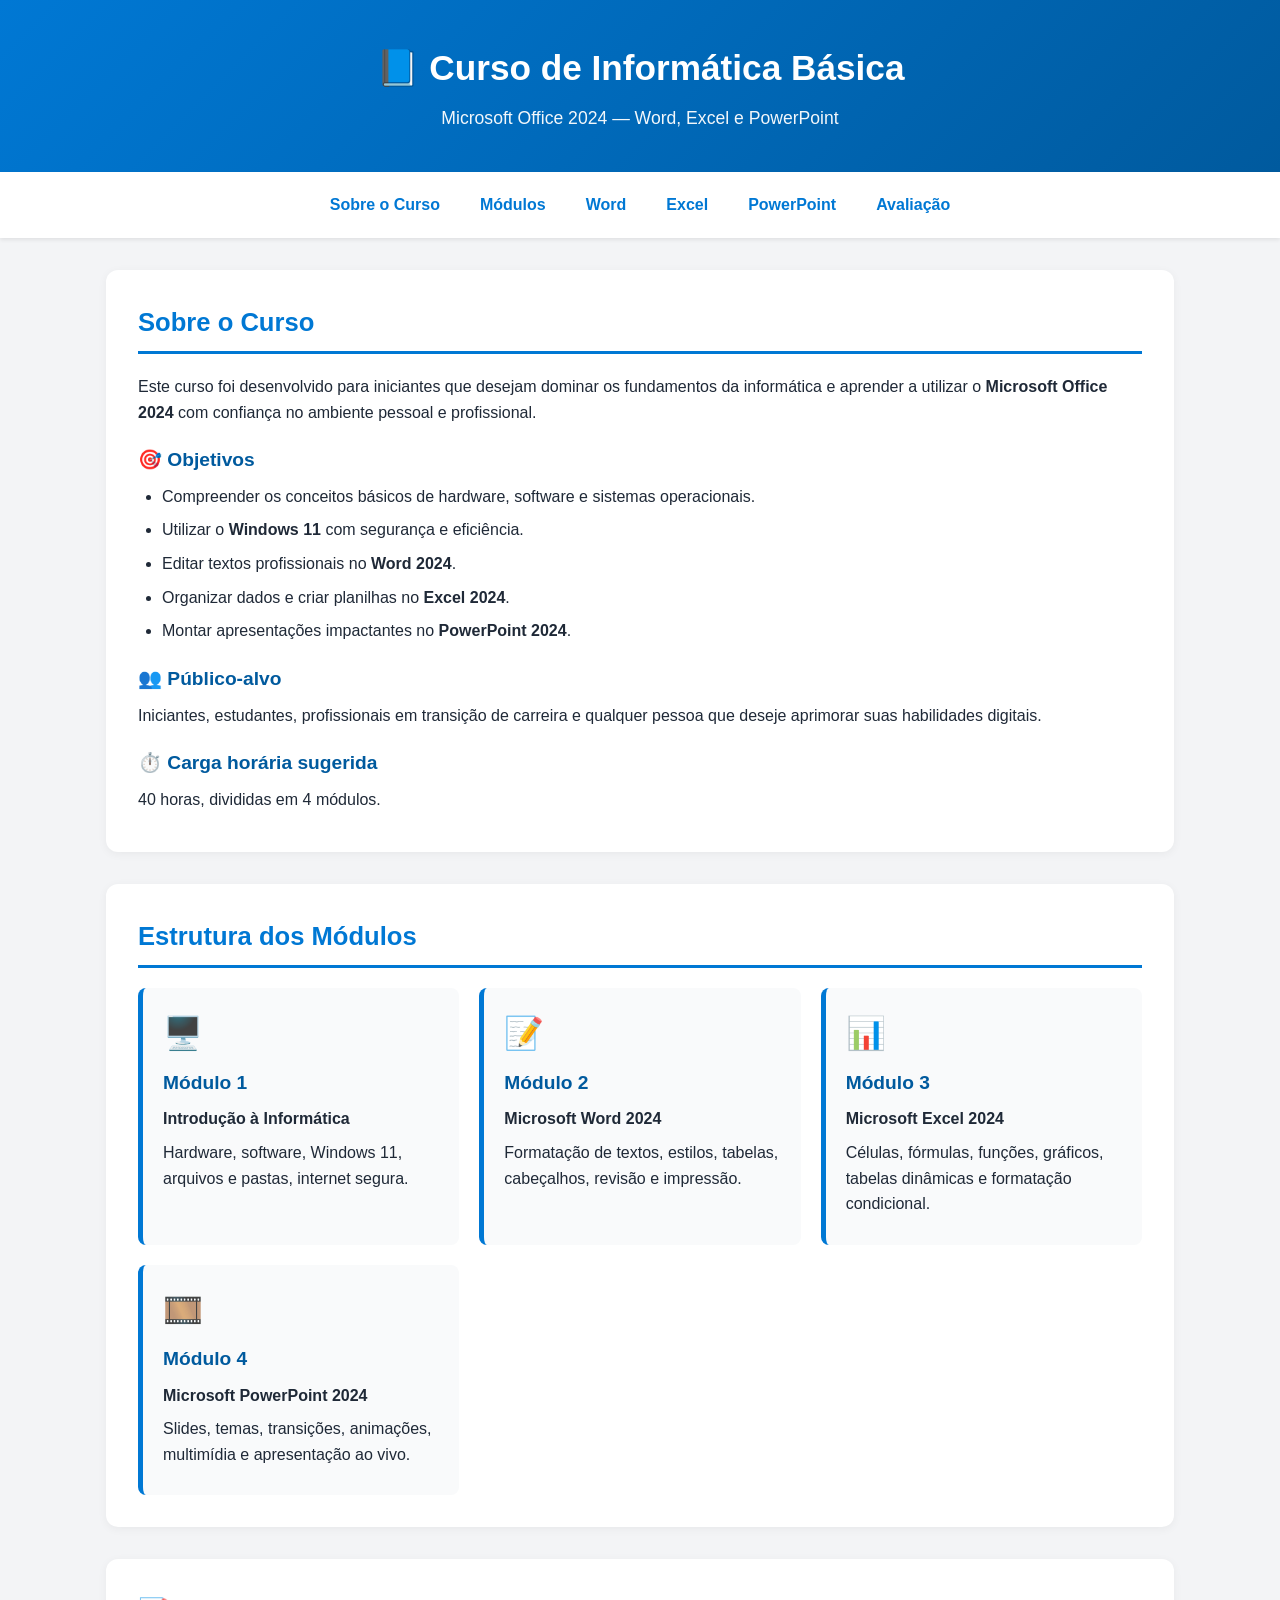
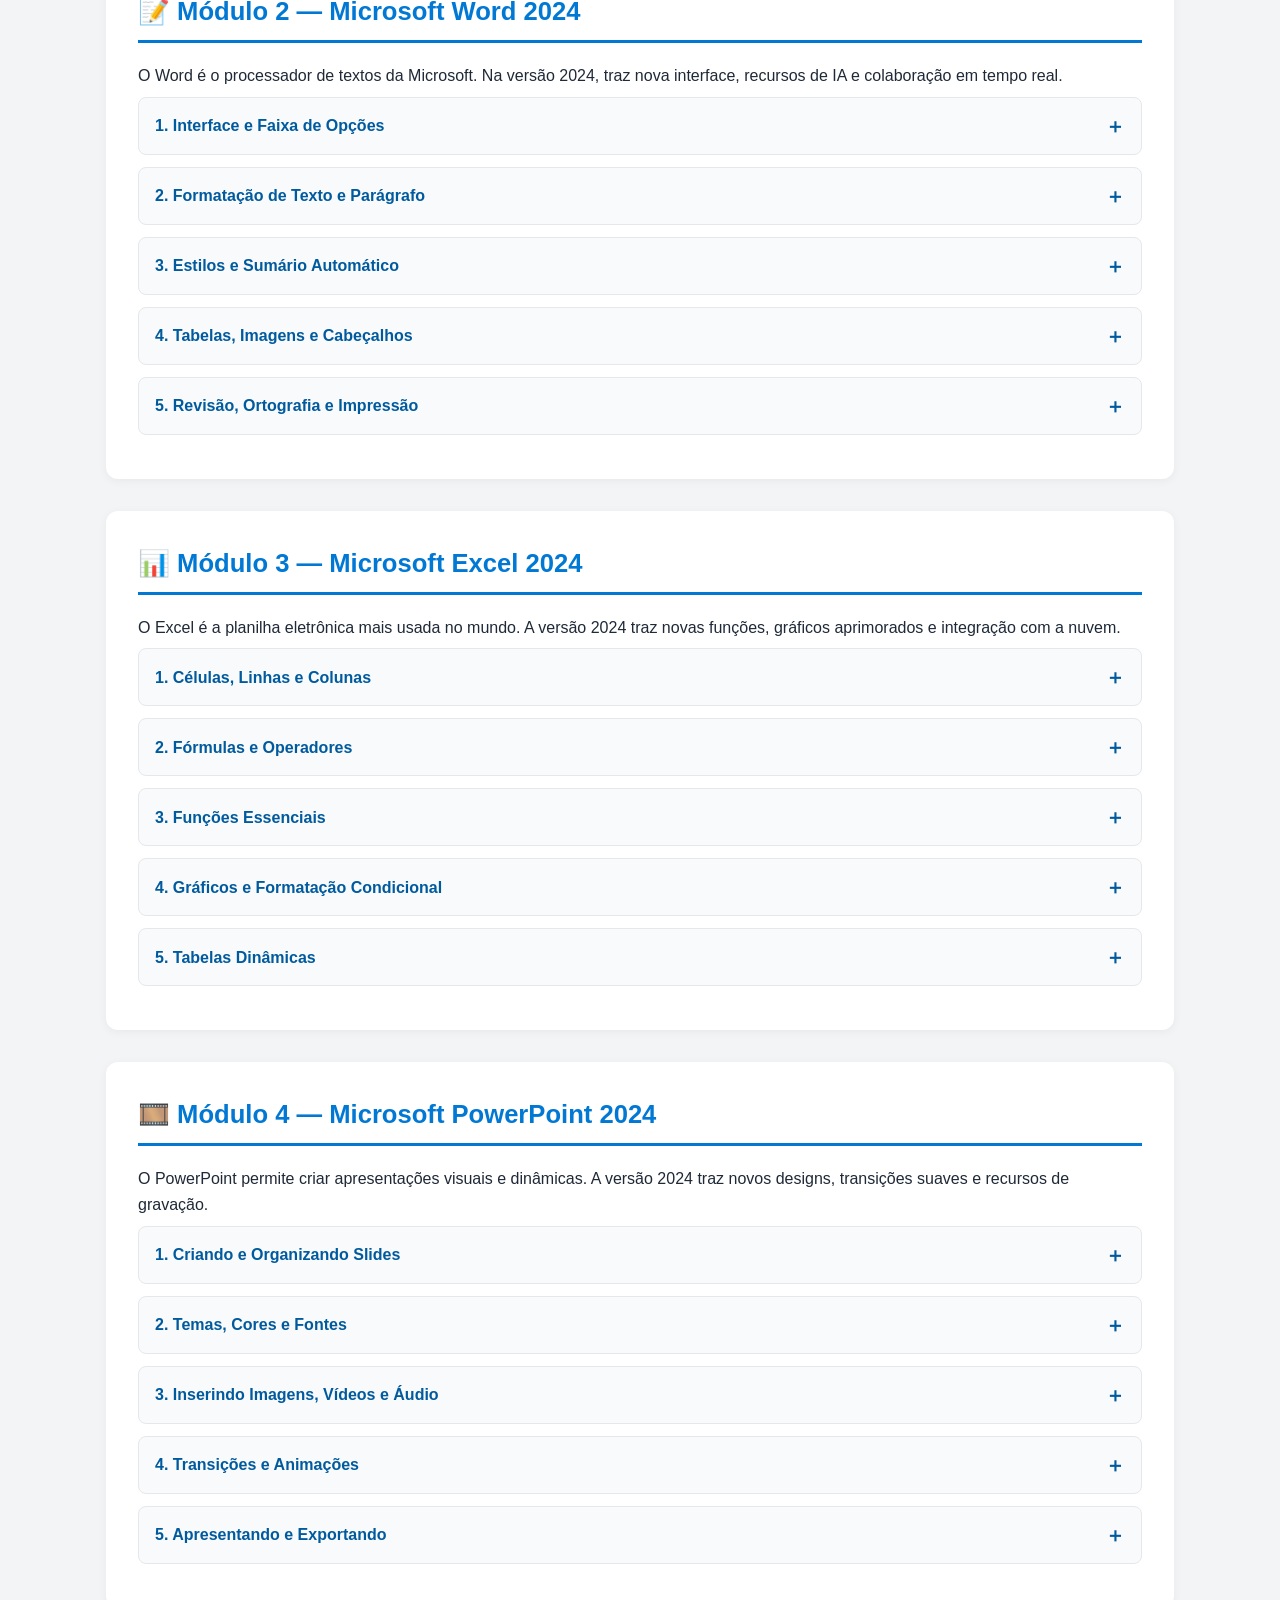
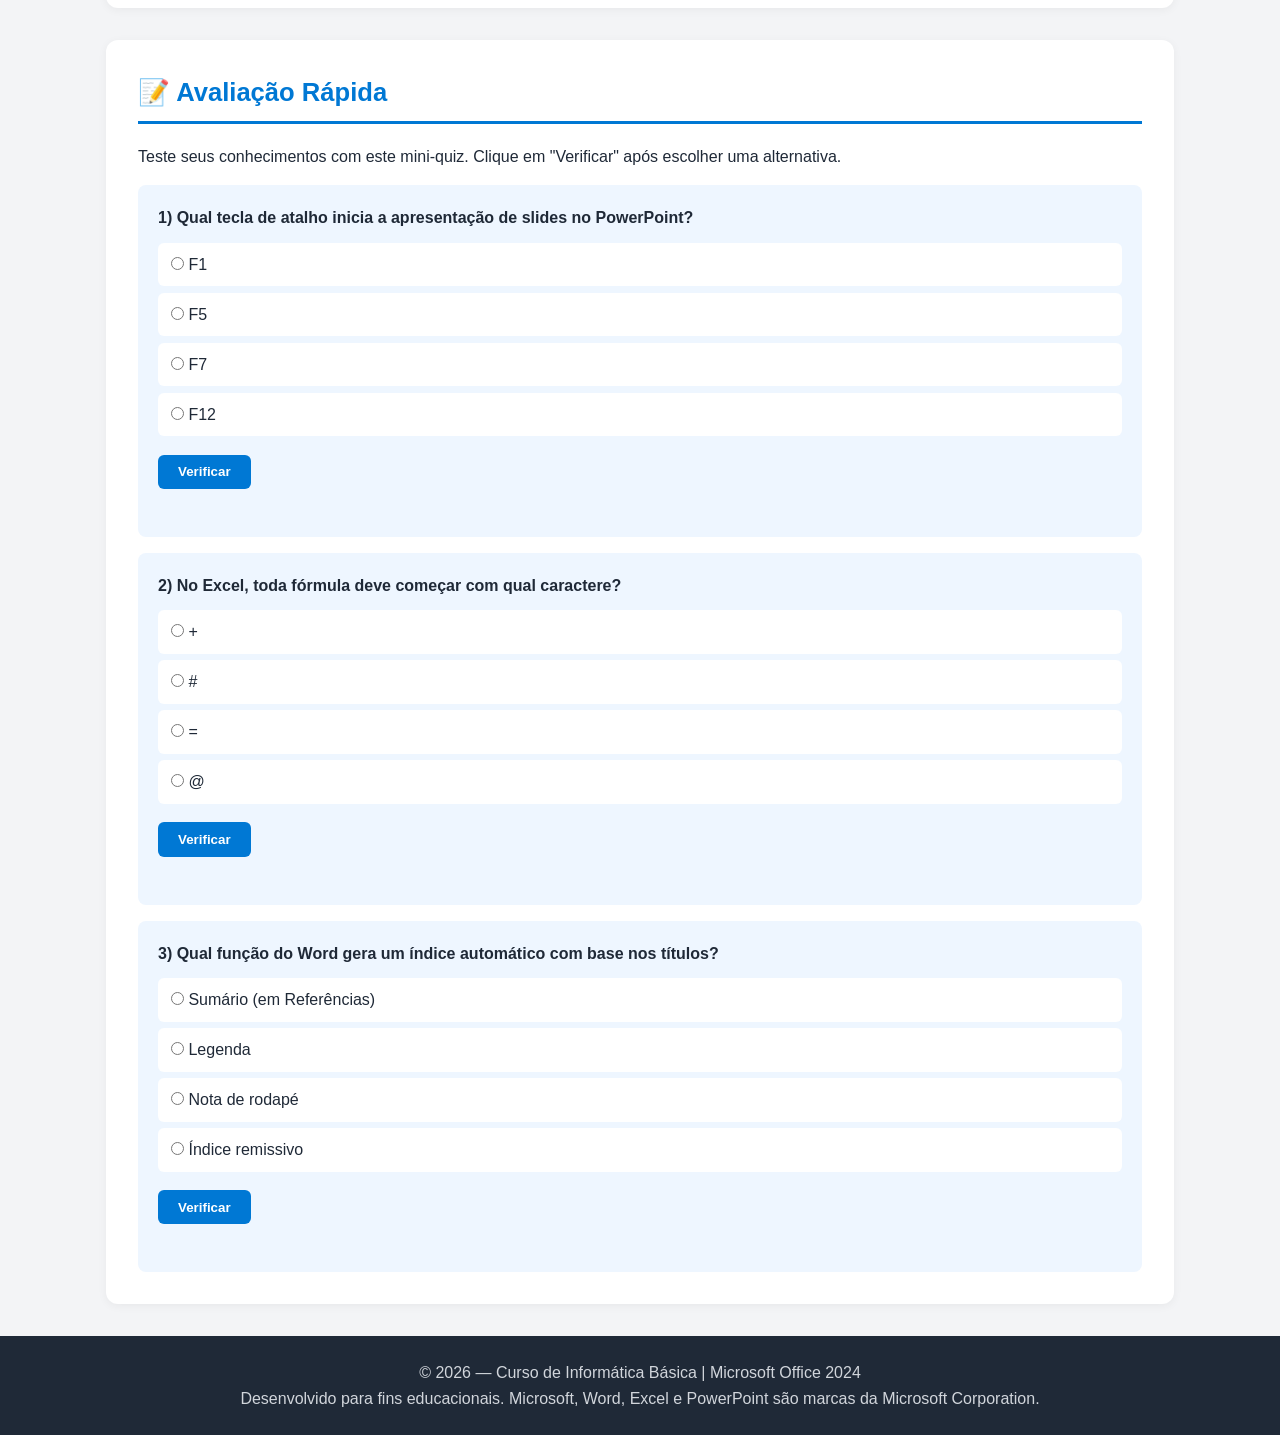
==== index.html @ c9311a12 "Atualizando, removendo o README, incluindo index.html" ====
<!DOCTYPE html>
<html lang="pt-BR">
<head>
  <meta charset="UTF-8" />
  <meta name="viewport" content="width=device-width, initial-scale=1.0" />
  <meta name="description" content="Curso de Informática Básica com ênfase em Microsoft Office 2024: Word, Excel e PowerPoint." />
  <title>Curso de Informática Básica — MS Office 2024</title>
  <style>
    /* ===== Reset e base ===== */
    * { box-sizing: border-box; margin: 0; padding: 0; }
    html { scroll-behavior: smooth; }
    body {
      font-family: 'Segoe UI', Tahoma, Geneva, Verdana, sans-serif;
      line-height: 1.6;
      color: #1f2937;
      background: #f3f4f6;
    }
    a { color: #0078d4; text-decoration: none; }
    a:hover { text-decoration: underline; }
    img { max-width: 100%; display: block; }

    /* ===== Cabeçalho ===== */
    header {
      background: linear-gradient(135deg, #0078d4 0%, #005a9e 100%);
      color: #fff;
      padding: 2.5rem 1rem;
      text-align: center;
      box-shadow: 0 2px 8px rgba(0,0,0,0.15);
    }
    header h1 { font-size: 2.2rem; margin-bottom: 0.5rem; }
    header p { font-size: 1.1rem; opacity: 0.95; }

    /* ===== Navegação ===== */
    nav {
      background: #fff;
      position: sticky;
      top: 0;
      z-index: 100;
      box-shadow: 0 2px 4px rgba(0,0,0,0.08);
    }
    nav ul {
      list-style: none;
      display: flex;
      flex-wrap: wrap;
      justify-content: center;
      gap: 0.5rem;
      padding: 0.75rem 1rem;
    }
    nav a {
      display: inline-block;
      padding: 0.5rem 1rem;
      border-radius: 6px;
      color: #0078d4;
      font-weight: 600;
      transition: background 0.2s, color 0.2s;
    }
    nav a:hover {
      background: #0078d4;
      color: #fff;
      text-decoration: none;
    }

    /* ===== Container principal ===== */
    main {
      max-width: 1100px;
      margin: 2rem auto;
      padding: 0 1rem;
    }
    section {
      background: #fff;
      border-radius: 12px;
      padding: 2rem;
      margin-bottom: 2rem;
      box-shadow: 0 2px 10px rgba(0,0,0,0.05);
    }
    section h2 {
      color: #0078d4;
      border-bottom: 3px solid #0078d4;
      padding-bottom: 0.5rem;
      margin-bottom: 1.25rem;
      font-size: 1.6rem;
    }
    section h3 {
      color: #005a9e;
      margin: 1.25rem 0 0.5rem;
      font-size: 1.2rem;
    }
    section p, section li { margin-bottom: 0.5rem; }
    section ul, section ol { margin-left: 1.5rem; margin-bottom: 1rem; }

    /* ===== Cards dos módulos ===== */
    .modulos {
      display: grid;
      grid-template-columns: repeat(auto-fit, minmax(260px, 1fr));
      gap: 1.25rem;
      margin-top: 1rem;
    }
    .card {
      background: #f9fafb;
      border-left: 5px solid #0078d4;
      border-radius: 8px;
      padding: 1.25rem;
      transition: transform 0.2s, box-shadow 0.2s;
    }
    .card:hover {
      transform: translateY(-4px);
      box-shadow: 0 6px 16px rgba(0,0,0,0.1);
    }
    .card .icon { font-size: 2rem; margin-bottom: 0.5rem; }
    .card h3 { margin-top: 0; }

    /* ===== Acordeão ===== */
    details {
      background: #f9fafb;
      border-radius: 8px;
      margin-bottom: 0.75rem;
      padding: 0.75rem 1rem;
      border: 1px solid #e5e7eb;
    }
    details[open] { background: #eef6ff; }
    summary {
      cursor: pointer;
      font-weight: 600;
      color: #005a9e;
      list-style: none;
      display: flex;
      justify-content: space-between;
      align-items: center;
    }
    summary::-webkit-details-marker { display: none; }
    summary::after {
      content: "＋";
      font-size: 1.25rem;
      transition: transform 0.2s;
    }
    details[open] summary::after {
      content: "−";
    }
    details > div { margin-top: 0.75rem; }

    /* ===== Quiz ===== */
    .quiz {
      background: #eef6ff;
      border-radius: 8px;
      padding: 1.25rem;
      margin-top: 1rem;
    }
    .quiz .pergunta { font-weight: 600; margin-bottom: 0.75rem; }
    .quiz label {
      display: block;
      padding: 0.5rem 0.75rem;
      margin-bottom: 0.4rem;
      background: #fff;
      border-radius: 6px;
      cursor: pointer;
      border: 1px solid transparent;
      transition: border-color 0.2s;
    }
    .quiz label:hover { border-color: #0078d4; }
    .quiz button {
      margin-top: 0.75rem;
      background: #0078d4;
      color: #fff;
      border: none;
      padding: 0.6rem 1.25rem;
      border-radius: 6px;
      font-weight: 600;
      cursor: pointer;
      transition: background 0.2s;
    }
    .quiz button:hover { background: #005a9e; }
    .resultado {
      margin-top: 0.75rem;
      font-weight: 600;
      padding: 0.5rem 0.75rem;
      border-radius: 6px;
    }
    .resultado.correto { background: #d1fae5; color: #065f46; }
    .resultado.errado { background: #fee2e2; color: #991b1b; }

    /* ===== Rodapé ===== */
    footer {
      background: #1f2937;
      color: #d1d5db;
      text-align: center;
      padding: 1.5rem 1rem;
      margin-top: 2rem;
    }
    footer a { color: #93c5fd; }

    /* ===== Responsivo ===== */
    @media (max-width: 600px) {
      header h1 { font-size: 1.6rem; }
      section { padding: 1.25rem; }
      section h2 { font-size: 1.3rem; }
    }
  </style>
</head>
<body>

  <header>
    <h1>📘 Curso de Informática Básica</h1>
    <p>Microsoft Office 2024 — Word, Excel e PowerPoint</p>
  </header>

  <nav>
    <ul>
      <li><a href="#sobre">Sobre o Curso</a></li>
      <li><a href="#modulos">Módulos</a></li>
      <li><a href="#word">Word</a></li>
      <li><a href="#excel">Excel</a></li>
      <li><a href="#powerpoint">PowerPoint</a></li>
      <li><a href="#avaliacao">Avaliação</a></li>
    </ul>
  </nav>

  <main>

    <!-- SOBRE -->
    <section id="sobre">
      <h2>Sobre o Curso</h2>
      <p>
        Este curso foi desenvolvido para iniciantes que desejam dominar os fundamentos da informática
        e aprender a utilizar o <strong>Microsoft Office 2024</strong> com confiança no ambiente pessoal
        e profissional.
      </p>
      <h3>🎯 Objetivos</h3>
      <ul>
        <li>Compreender os conceitos básicos de hardware, software e sistemas operacionais.</li>
        <li>Utilizar o <strong>Windows 11</strong> com segurança e eficiência.</li>
        <li>Editar textos profissionais no <strong>Word 2024</strong>.</li>
        <li>Organizar dados e criar planilhas no <strong>Excel 2024</strong>.</li>
        <li>Montar apresentações impactantes no <strong>PowerPoint 2024</strong>.</li>
      </ul>
      <h3>👥 Público-alvo</h3>
      <p>Iniciantes, estudantes, profissionais em transição de carreira e qualquer pessoa que deseje aprimorar suas habilidades digitais.</p>
      <h3>⏱️ Carga horária sugerida</h3>
      <p>40 horas, divididas em 4 módulos.</p>
    </section>

    <!-- MÓDULOS -->
    <section id="modulos">
      <h2>Estrutura dos Módulos</h2>
      <div class="modulos">
        <div class="card">
          <div class="icon">🖥️</div>
          <h3>Módulo 1</h3>
          <p><strong>Introdução à Informática</strong></p>
          <p>Hardware, software, Windows 11, arquivos e pastas, internet segura.</p>
        </div>
        <div class="card">
          <div class="icon">📝</div>
          <h3>Módulo 2</h3>
          <p><strong>Microsoft Word 2024</strong></p>
          <p>Formatação de textos, estilos, tabelas, cabeçalhos, revisão e impressão.</p>
        </div>
        <div class="card">
          <div class="icon">📊</div>
          <h3>Módulo 3</h3>
          <p><strong>Microsoft Excel 2024</strong></p>
          <p>Células, fórmulas, funções, gráficos, tabelas dinâmicas e formatação condicional.</p>
        </div>
        <div class="card">
          <div class="icon">🎞️</div>
          <h3>Módulo 4</h3>
          <p><strong>Microsoft PowerPoint 2024</strong></p>
          <p>Slides, temas, transições, animações, multimídia e apresentação ao vivo.</p>
        </div>
      </div>
    </section>

    <!-- WORD -->
    <section id="word">
      <h2>📝 Módulo 2 — Microsoft Word 2024</h2>
      <p>O Word é o processador de textos da Microsoft. Na versão 2024, traz nova interface, recursos de IA e colaboração em tempo real.</p>

      <details>
        <summary>1. Interface e Faixa de Opções</summary>
        <div>
          <p>A <strong>Faixa de Opções</strong> (Ribbon) organiza os comandos em abas:</p>
          <ul>
            <li><strong>Arquivo:</strong> salvar, abrir, imprimir, exportar para PDF.</li>
            <li><strong>Página Inicial:</strong> fonte, parágrafo, estilos.</li>
            <li><strong>Inserir:</strong> tabelas, imagens, formas, hiperlinks.</li>
            <li><strong>Layout:</strong> margens, orientação, colunas.</li>
            <li><strong>Revisão:</strong> ortografia, sinônimos, controle de alterações.</li>
          </ul>
        </div>
      </details>

      <details>
        <summary>2. Formatação de Texto e Parágrafo</summary>
        <div>
          <p>Principais formatações:</p>
          <ul>
            <li><strong>Fonte:</strong> tipo, tamanho, cor, negrito (<em>Ctrl+N</em>), itálico (<em>Ctrl+I</em>), sublinhado (<em>Ctrl+S</em>).</li>
            <li><strong>Parágrafo:</strong> alinhamento (esquerda, centro, direita, justificado), espaçamento entre linhas, recuo.</li>
            <li><strong>Marcadores e numeração</strong> para listas.</li>
          </ul>
        </div>
      </details>

      <details>
        <summary>3. Estilos e Sumário Automático</summary>
        <div>
          <p>Aplique <strong>Título 1, Título 2, Título 3</strong> aos cabeçalhos do documento. Depois, vá em
          <em>Referências → Sumário</em> para gerar um índice automático, atualizável com um clique.</p>
        </div>
      </details>

      <details>
        <summary>4. Tabelas, Imagens e Cabeçalhos</summary>
        <div>
          <ul>
            <li><strong>Tabelas:</strong> Inserir → Tabela; é possível mesclar células e aplicar estilos.</li>
            <li><strong>Imagens:</strong> Inserir → Imagens; ajuste quebra de texto (quadrado, atrás do texto, etc.).</li>
            <li><strong>Cabeçalho e rodapé:</strong> Inserir → Cabeçalho/Rodapé; útil para numerar páginas.</li>
          </ul>
        </div>
      </details>

      <details>
        <summary>5. Revisão, Ortografia e Impressão</summary>
        <div>
          <p>Use <em>Revisão → Ortografia e Gramática</em> (<em>F7</em>) para revisar o texto. Antes de imprimir,
          utilize <em>Arquivo → Imprimir</em> para visualizar o layout final e escolher a impressora.</p>
        </div>
      </details>
    </section>

    <!-- EXCEL -->
    <section id="excel">
      <h2>📊 Módulo 3 — Microsoft Excel 2024</h2>
      <p>O Excel é a planilha eletrônica mais usada no mundo. A versão 2024 traz novas funções, gráficos aprimorados e integração com a nuvem.</p>

      <details>
        <summary>1. Células, Linhas e Colunas</summary>
        <div>
          <p>Uma planilha é composta por <strong>células</strong> identificadas por letra (coluna) e número (linha),
          como <code>A1</code>, <code>B5</code>, <code>C10</code>. Você pode:</p>
          <ul>
            <li>Ajustar largura de colunas e altura de linhas.</li>
            <li>Mesclar células (<em>Página Inicial → Mesclar e Centralizar</em>).</li>
            <li>Inserir/excluir linhas e colunas com o botão direito.</li>
          </ul>
        </div>
      </details>

      <details>
        <summary>2. Fórmulas e Operadores</summary>
        <div>
          <p>Toda fórmula começa com <code>=</code>. Exemplos:</p>
          <ul>
            <li>Soma: <code>=A1+B1</code> ou <code>=SOMA(A1:A10)</code></li>
            <li>Subtração: <code>=A1-B1</code></li>
            <li>Multiplicação: <code>=A1*B1</code></li>
            <li>Divisão: <code>=A1/B1</code></li>
          </ul>
        </div>
      </details>

      <details>
        <summary>3. Funções Essenciais</summary>
        <div>
          <ul>
            <li><code>=MÉDIA(A1:A10)</code> — calcula a média.</li>
            <li><code>=MÁXIMO(A1:A10)</code> — maior valor.</li>
            <li><code>=MÍNIMO(A1:A10)</code> — menor valor.</li>
            <li><code>=CONT.SE(A1:A10;"&gt;10")</code> — conta valores que atendem ao critério.</li>
            <li><code>=SE(A1&gt;=7;"Aprovado";"Reprovado")</code> — função condicional.</li>
            <li><code>=PROCV()</code> — busca valores em tabelas (novidade 2024: também <code>=PROCX()</code>).</li>
          </ul>
        </div>
      </details>

      <details>
        <summary>4. Gráficos e Formatação Condicional</summary>
        <div>
          <p>Selecione os dados e vá em <em>Inserir → Gráficos</em>. Tipos mais usados: colunas, linhas, pizza e barras.</p>
          <p>A <strong>formatação condicional</strong> destaca células com base em regras (ex.: valores acima da média em verde).</p>
        </div>
      </details>

      <details>
        <summary>5. Tabelas Dinâmicas</summary>
        <div>
          <p>Recurso poderoso para resumir grandes volumes de dados. Vá em
          <em>Inserir → Tabela Dinâmica</em>, escolha os campos e arraste para linhas, colunas e valores.</p>
        </div>
      </details>
    </section>

    <!-- POWERPOINT -->
    <section id="powerpoint">
      <h2>🎞️ Módulo 4 — Microsoft PowerPoint 2024</h2>
      <p>O PowerPoint permite criar apresentações visuais e dinâmicas. A versão 2024 traz novos designs, transições suaves e recursos de gravação.</p>

      <details>
        <summary>1. Criando e Organizando Slides</summary>
        <div>
          <ul>
            <li><em>Página Inicial → Novo Slide</em> para adicionar slides.</li>
            <li>Escolha layouts diferentes: título, título e conteúdo, duas colunas, em branco.</li>
            <li>Reorganize os slides arrastando no painel lateral.</li>
          </ul>
        </div>
      </details>

      <details>
        <summary>2. Temas, Cores e Fontes</summary>
        <div>
          <p>Vá em <em>Design</em> para escolher um <strong>tema</strong>. Você pode personalizar cores e fontes
          em <em>Variants</em> para manter a identidade visual da apresentação.</p>
        </div>
      </details>

      <details>
        <summary>3. Inserindo Imagens, Vídeos e Áudio</summary>
        <div>
          <ul>
            <li><em>Inserir → Imagens</em> (do computador ou online).</li>
            <li><em>Inserir → Vídeo</em> para vídeos locais ou do YouTube.</li>
            <li><em>Inserir → Áudio</em> para narração ou trilha sonora.</li>
          </ul>
        </div>
      </details>

      <details>
        <summary>4. Transições e Animações</summary>
        <div>
          <p><strong>Transições</strong> são efeitos entre slides (ex.: Morph, Push, Fade).
          <strong>Animações</strong> são efeitos em objetos dentro do slide (entrada, ênfase, saída, trajetória).</p>
          <p>Dica: use com moderação para manter a apresentação profissional.</p>
        </div>
      </details>

      <details>
        <summary>5. Apresentando e Exportando</summary>
        <div>
          <p>Pressione <strong>F5</strong> para iniciar a apresentação do começo, ou <em>Apresentação de Slide → Do Slide Atual</em>.
          Para exportar, use <em>Arquivo → Exportar</em> (PDF, vídeo MP4 ou GIF).</p>
        </div>
      </details>
    </section>

    <!-- AVALIAÇÃO -->
    <section id="avaliacao">
      <h2>📝 Avaliação Rápida</h2>
      <p>Teste seus conhecimentos com este mini-quiz. Clique em "Verificar" após escolher uma alternativa.</p>

      <div class="quiz" data-resposta="b">
        <div class="pergunta">1) Qual tecla de atalho inicia a apresentação de slides no PowerPoint?</div>
        <label><input type="radio" name="q1" value="a"> F1</label>
        <label><input type="radio" name="q1" value="b"> F5</label>
        <label><input type="radio" name="q1" value="c"> F7</label>
        <label><input type="radio" name="q1" value="d"> F12</label>
        <button type="button" onclick="verificar(this)">Verificar</button>
        <div class="resultado"></div>
      </div>

      <div class="quiz" data-resposta="c">
        <div class="pergunta">2) No Excel, toda fórmula deve começar com qual caractere?</div>
        <label><input type="radio" name="q2" value="a"> +</label>
        <label><input type="radio" name="q2" value="b"> #</label>
        <label><input type="radio" name="q2" value="c"> =</label>
        <label><input type="radio" name="q2" value="d"> @</label>
        <button type="button" onclick="verificar(this)">Verificar</button>
        <div class="resultado"></div>
      </div>

      <div class="quiz" data-resposta="a">
        <div class="pergunta">3) Qual função do Word gera um índice automático com base nos títulos?</div>
        <label><input type="radio" name="q3" value="a"> Sumário (em Referências)</label>
        <label><input type="radio" name="q3" value="b"> Legenda</label>
        <label><input type="radio" name="q3" value="c"> Nota de rodapé</label>
        <label><input type="radio" name="q3" value="d"> Índice remissivo</label>
        <button type="button" onclick="verificar(this)">Verificar</button>
        <div class="resultado"></div>
      </div>
    </section>

  </main>

  <footer>
    <p>© 2026 — Curso de Informática Básica | Microsoft Office 2024</p>
    <p>Desenvolvido para fins educacionais. Microsoft, Word, Excel e PowerPoint são marcas da Microsoft Corporation.</p>
  </footer>

  <script>
    // Função de verificação do quiz
    function verificar(botao) {
      const quiz = botao.closest('.quiz');
      const respostaCerta = quiz.dataset.resposta;
      const selecionada = quiz.querySelector('input[type="radio"]:checked');
      const resultado = quiz.querySelector('.resultado');

      if (!selecionada) {
        resultado.textContent = '⚠️ Selecione uma alternativa antes de verificar.';
        resultado.className = 'resultado errado';
        return;
      }

      if (selecionada.value === respostaCerta) {
        resultado.textContent = '✅ Correto! Muito bem!';
        resultado.className = 'resultado correto';
      } else {
        resultado.textContent = '❌ Incorreto. Tente novamente!';
        resultado.className = 'resultado errado';
      }
    }
  </script>

</body>
</html>
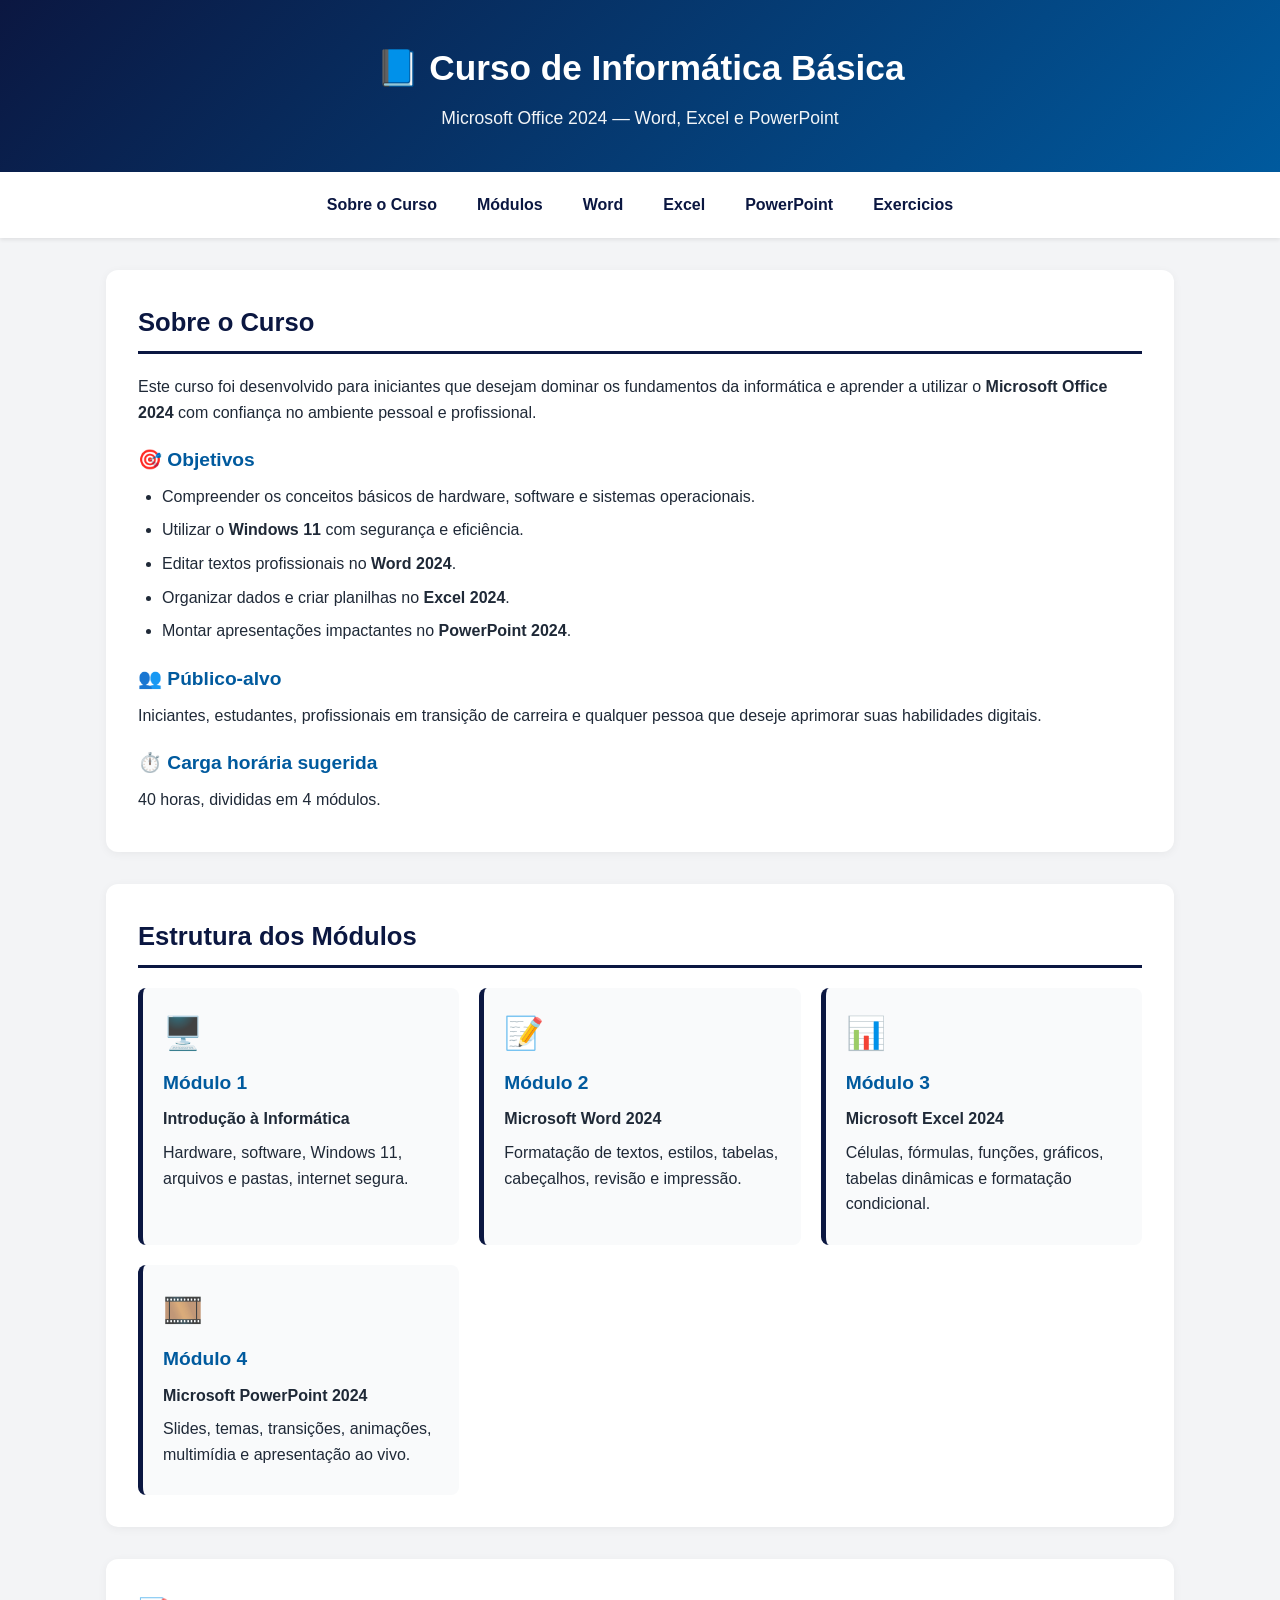
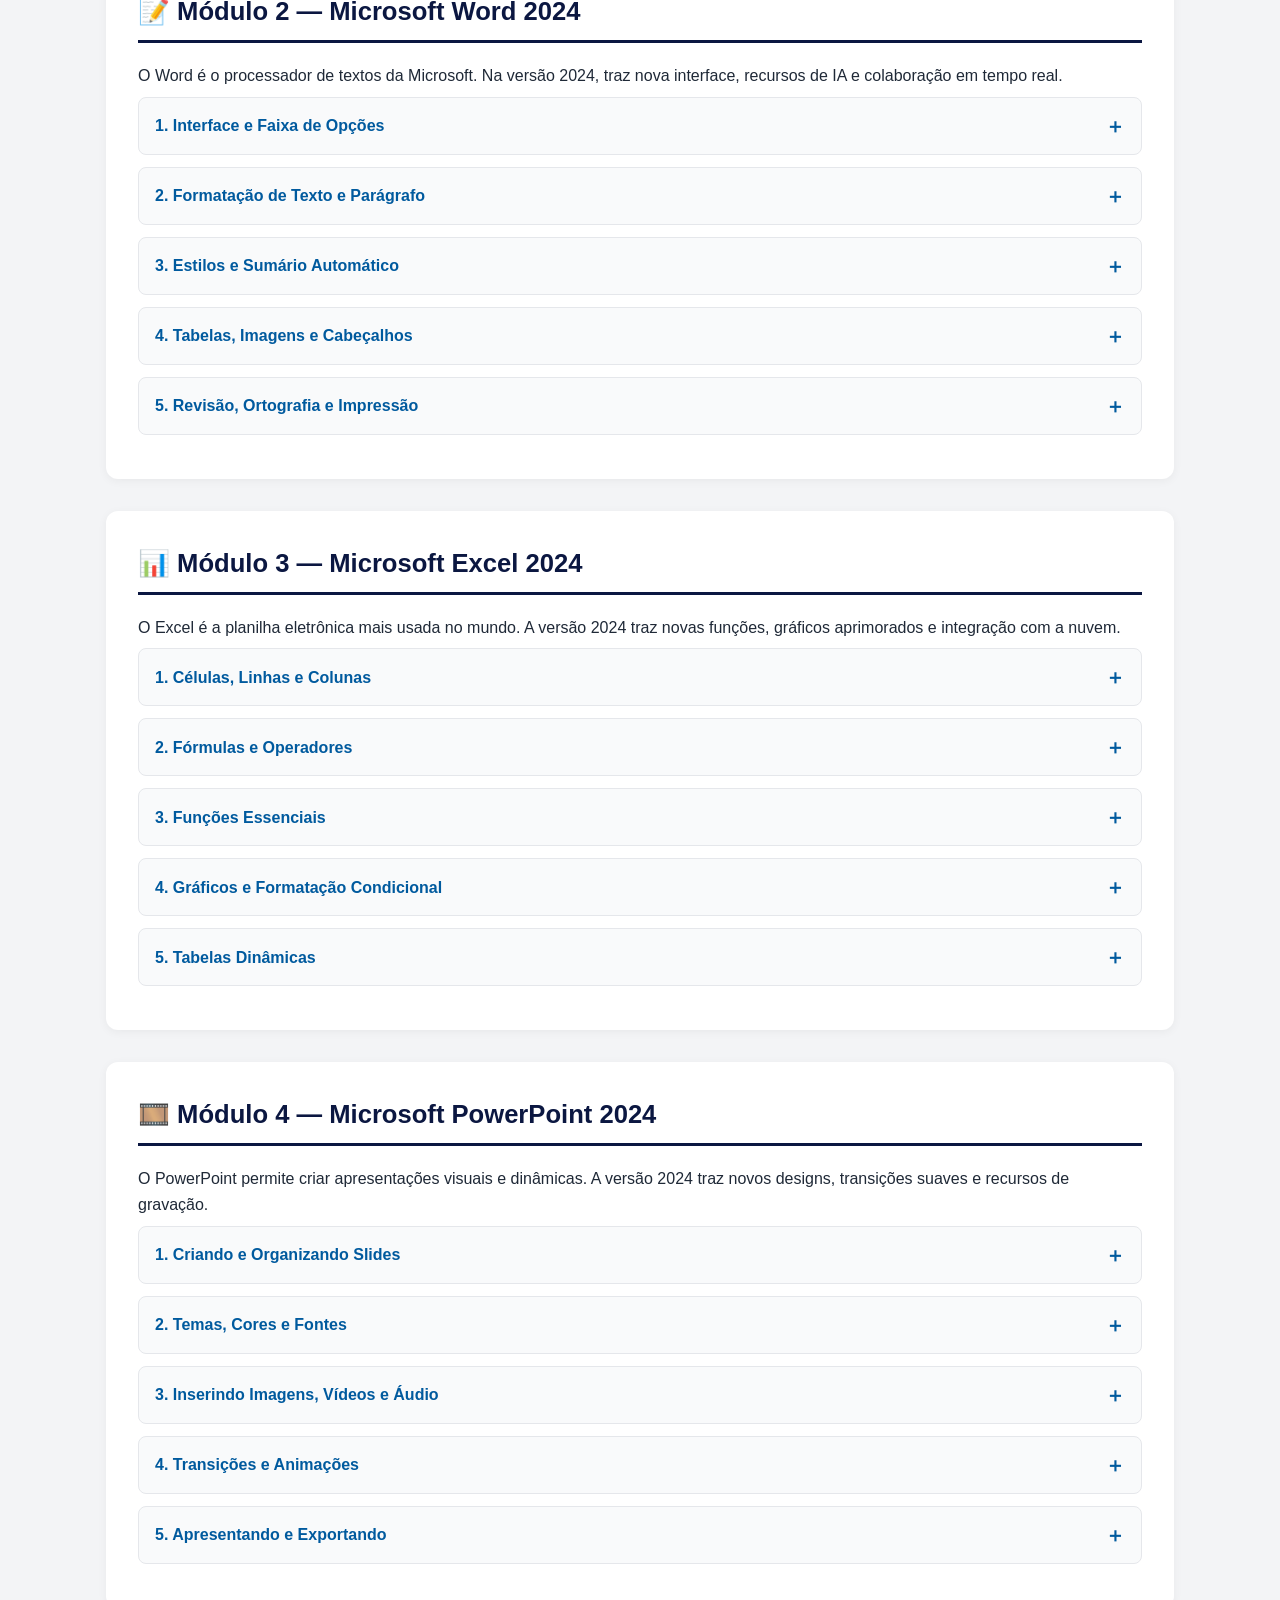
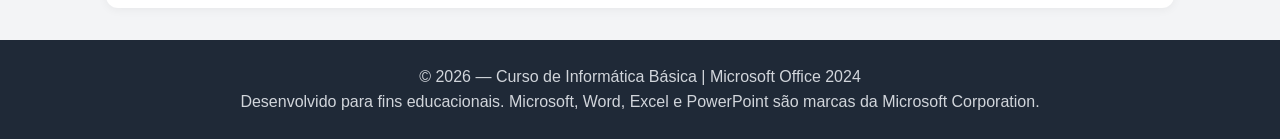
==== commit c252bbba: "Rescrevendo todo o conteudo" ====
--- a/index.html
+++ b/index.html
@@ -1,221 +1,15 @@
 <!DOCTYPE html>
 <html lang="pt-BR">
 <head>
-  <meta charset="UTF-8" />
-  <meta name="viewport" content="width=device-width, initial-scale=1.0" />
-  <meta name="description" content="Curso de Informática Básica com ênfase em Microsoft Office 2024: Word, Excel e PowerPoint." />
-  <title>Curso de Informática Básica — MS Office 2024</title>
-  <style>
-    /* ===== Reset e base ===== */
-    * { box-sizing: border-box; margin: 0; padding: 0; }
-    html { scroll-behavior: smooth; }
-    body {
-      font-family: 'Segoe UI', Tahoma, Geneva, Verdana, sans-serif;
-      line-height: 1.6;
-      color: #1f2937;
-      background: #f3f4f6;
-    }
-    a { color: #0078d4; text-decoration: none; }
-    a:hover { text-decoration: underline; }
-    img { max-width: 100%; display: block; }
-
-    /* ===== Cabeçalho ===== */
-    header {
-      background: linear-gradient(135deg, #0078d4 0%, #005a9e 100%);
-      color: #fff;
-      padding: 2.5rem 1rem;
-      text-align: center;
-      box-shadow: 0 2px 8px rgba(0,0,0,0.15);
-    }
-    header h1 { font-size: 2.2rem; margin-bottom: 0.5rem; }
-    header p { font-size: 1.1rem; opacity: 0.95; }
-
-    /* ===== Navegação ===== */
-    nav {
-      background: #fff;
-      position: sticky;
-      top: 0;
-      z-index: 100;
-      box-shadow: 0 2px 4px rgba(0,0,0,0.08);
-    }
-    nav ul {
-      list-style: none;
-      display: flex;
-      flex-wrap: wrap;
-      justify-content: center;
-      gap: 0.5rem;
-      padding: 0.75rem 1rem;
-    }
-    nav a {
-      display: inline-block;
-      padding: 0.5rem 1rem;
-      border-radius: 6px;
-      color: #0078d4;
-      font-weight: 600;
-      transition: background 0.2s, color 0.2s;
-    }
-    nav a:hover {
-      background: #0078d4;
-      color: #fff;
-      text-decoration: none;
-    }
-
-    /* ===== Container principal ===== */
-    main {
-      max-width: 1100px;
-      margin: 2rem auto;
-      padding: 0 1rem;
-    }
-    section {
-      background: #fff;
-      border-radius: 12px;
-      padding: 2rem;
-      margin-bottom: 2rem;
-      box-shadow: 0 2px 10px rgba(0,0,0,0.05);
-    }
-    section h2 {
-      color: #0078d4;
-      border-bottom: 3px solid #0078d4;
-      padding-bottom: 0.5rem;
-      margin-bottom: 1.25rem;
-      font-size: 1.6rem;
-    }
-    section h3 {
-      color: #005a9e;
-      margin: 1.25rem 0 0.5rem;
-      font-size: 1.2rem;
-    }
-    section p, section li { margin-bottom: 0.5rem; }
-    section ul, section ol { margin-left: 1.5rem; margin-bottom: 1rem; }
-
-    /* ===== Cards dos módulos ===== */
-    .modulos {
-      display: grid;
-      grid-template-columns: repeat(auto-fit, minmax(260px, 1fr));
-      gap: 1.25rem;
-      margin-top: 1rem;
-    }
-    .card {
-      background: #f9fafb;
-      border-left: 5px solid #0078d4;
-      border-radius: 8px;
-      padding: 1.25rem;
-      transition: transform 0.2s, box-shadow 0.2s;
-    }
-    .card:hover {
-      transform: translateY(-4px);
-      box-shadow: 0 6px 16px rgba(0,0,0,0.1);
-    }
-    .card .icon { font-size: 2rem; margin-bottom: 0.5rem; }
-    .card h3 { margin-top: 0; }
-
-    /* ===== Acordeão ===== */
-    details {
-      background: #f9fafb;
-      border-radius: 8px;
-      margin-bottom: 0.75rem;
-      padding: 0.75rem 1rem;
-      border: 1px solid #e5e7eb;
-    }
-    details[open] { background: #eef6ff; }
-    summary {
-      cursor: pointer;
-      font-weight: 600;
-      color: #005a9e;
-      list-style: none;
-      display: flex;
-      justify-content: space-between;
-      align-items: center;
-    }
-    summary::-webkit-details-marker { display: none; }
-    summary::after {
-      content: "＋";
-      font-size: 1.25rem;
-      transition: transform 0.2s;
-    }
-    details[open] summary::after {
-      content: "−";
-    }
-    details > div { margin-top: 0.75rem; }
-
-    /* ===== Quiz ===== */
-    .quiz {
-      background: #eef6ff;
-      border-radius: 8px;
-      padding: 1.25rem;
-      margin-top: 1rem;
-    }
-    .quiz .pergunta { font-weight: 600; margin-bottom: 0.75rem; }
-    .quiz label {
-      display: block;
-      padding: 0.5rem 0.75rem;
-      margin-bottom: 0.4rem;
-      background: #fff;
-      border-radius: 6px;
-      cursor: pointer;
-      border: 1px solid transparent;
-      transition: border-color 0.2s;
-    }
-    .quiz label:hover { border-color: #0078d4; }
-    .quiz button {
-      margin-top: 0.75rem;
-      background: #0078d4;
-      color: #fff;
-      border: none;
-      padding: 0.6rem 1.25rem;
-      border-radius: 6px;
-      font-weight: 600;
-      cursor: pointer;
-      transition: background 0.2s;
-    }
-    .quiz button:hover { background: #005a9e; }
-    .resultado {
-      margin-top: 0.75rem;
-      font-weight: 600;
-      padding: 0.5rem 0.75rem;
-      border-radius: 6px;
-    }
-    .resultado.correto { background: #d1fae5; color: #065f46; }
-    .resultado.errado { background: #fee2e2; color: #991b1b; }
-
-    /* ===== Rodapé ===== */
-    footer {
-      background: #1f2937;
-      color: #d1d5db;
-      text-align: center;
-      padding: 1.5rem 1rem;
-      margin-top: 2rem;
-    }
-    footer a { color: #93c5fd; }
-
-    /* ===== Responsivo ===== */
-    @media (max-width: 600px) {
-      header h1 { font-size: 1.6rem; }
-      section { padding: 1.25rem; }
-      section h2 { font-size: 1.3rem; }
-    }
-  </style>
+    <meta charset="UTF-8">
+    <title>Meu Site</title>
+    <link rel="stylesheet" href="css/style.css">
 </head>
 <body>
-
-  <header>
-    <h1>📘 Curso de Informática Básica</h1>
-    <p>Microsoft Office 2024 — Word, Excel e PowerPoint</p>
-  </header>
-
-  <nav>
-    <ul>
-      <li><a href="#sobre">Sobre o Curso</a></li>
-      <li><a href="#modulos">Módulos</a></li>
-      <li><a href="#word">Word</a></li>
-      <li><a href="#excel">Excel</a></li>
-      <li><a href="#powerpoint">PowerPoint</a></li>
-      <li><a href="#avaliacao">Avaliação</a></li>
-    </ul>
-  </nav>
-
-  <main>
-
+    <div id="header-container"></div>
+    <div id="nav-container"></div>
+
+    <main>
     <!-- SOBRE -->
     <section id="sobre">
       <h2>Sobre o Curso</h2>
@@ -443,72 +237,10 @@
       </details>
     </section>
 
-    <!-- AVALIAÇÃO -->
-    <section id="avaliacao">
-      <h2>📝 Avaliação Rápida</h2>
-      <p>Teste seus conhecimentos com este mini-quiz. Clique em "Verificar" após escolher uma alternativa.</p>
-
-      <div class="quiz" data-resposta="b">
-        <div class="pergunta">1) Qual tecla de atalho inicia a apresentação de slides no PowerPoint?</div>
-        <label><input type="radio" name="q1" value="a"> F1</label>
-        <label><input type="radio" name="q1" value="b"> F5</label>
-        <label><input type="radio" name="q1" value="c"> F7</label>
-        <label><input type="radio" name="q1" value="d"> F12</label>
-        <button type="button" onclick="verificar(this)">Verificar</button>
-        <div class="resultado"></div>
-      </div>
-
-      <div class="quiz" data-resposta="c">
-        <div class="pergunta">2) No Excel, toda fórmula deve começar com qual caractere?</div>
-        <label><input type="radio" name="q2" value="a"> +</label>
-        <label><input type="radio" name="q2" value="b"> #</label>
-        <label><input type="radio" name="q2" value="c"> =</label>
-        <label><input type="radio" name="q2" value="d"> @</label>
-        <button type="button" onclick="verificar(this)">Verificar</button>
-        <div class="resultado"></div>
-      </div>
-
-      <div class="quiz" data-resposta="a">
-        <div class="pergunta">3) Qual função do Word gera um índice automático com base nos títulos?</div>
-        <label><input type="radio" name="q3" value="a"> Sumário (em Referências)</label>
-        <label><input type="radio" name="q3" value="b"> Legenda</label>
-        <label><input type="radio" name="q3" value="c"> Nota de rodapé</label>
-        <label><input type="radio" name="q3" value="d"> Índice remissivo</label>
-        <button type="button" onclick="verificar(this)">Verificar</button>
-        <div class="resultado"></div>
-      </div>
-    </section>
-
-  </main>
-
-  <footer>
-    <p>© 2026 — Curso de Informática Básica | Microsoft Office 2024</p>
-    <p>Desenvolvido para fins educacionais. Microsoft, Word, Excel e PowerPoint são marcas da Microsoft Corporation.</p>
-  </footer>
-
-  <script>
-    // Função de verificação do quiz
-    function verificar(botao) {
-      const quiz = botao.closest('.quiz');
-      const respostaCerta = quiz.dataset.resposta;
-      const selecionada = quiz.querySelector('input[type="radio"]:checked');
-      const resultado = quiz.querySelector('.resultado');
-
-      if (!selecionada) {
-        resultado.textContent = '⚠️ Selecione uma alternativa antes de verificar.';
-        resultado.className = 'resultado errado';
-        return;
-      }
-
-      if (selecionada.value === respostaCerta) {
-        resultado.textContent = '✅ Correto! Muito bem!';
-        resultado.className = 'resultado correto';
-      } else {
-        resultado.textContent = '❌ Incorreto. Tente novamente!';
-        resultado.className = 'resultado errado';
-      }
-    }
-  </script>
-
+    </main>
+
+    <div id="footer-container"></div>
+
+    <script src="js/load-components.js"></script>
 </body>
-</html>
+</html>
--- a/css/style.css
+++ b/css/style.css
@@ -0,0 +1,194 @@
+/* ===== Reset e base ===== */
+* { box-sizing: border-box; margin: 0; padding: 0; }
+:root {
+  --cor-principal: #0B1741;
+  --cor-secundaria: #2ecc71;
+  --cor-fundo: #f4f4f4;
+  --cor-texto: #333333;
+}
+html { scroll-behavior: smooth; }
+body {
+      font-family: 'Segoe UI', Tahoma, Geneva, Verdana, sans-serif;
+      line-height: 1.6;
+      color: #1f2937;
+      background: #f3f4f6;
+    }
+    a { color: var(--cor-principal); text-decoration: none; }
+    a:hover { text-decoration: underline; }
+    img { max-width: 100%; display: block; }
+
+    /* ===== Cabeçalho ===== */
+    header {
+      background: linear-gradient(135deg, var(--cor-principal) 0%, #005a9e 100%);
+      color: #fff;
+      padding: 2.5rem 1rem;
+      text-align: center;
+      box-shadow: 0 2px 8px rgba(0,0,0,0.15);
+    }
+    header h1 { font-size: 2.2rem; margin-bottom: 0.5rem; }
+    header p { font-size: 1.1rem; opacity: 0.95; }
+
+    /* ===== Navegação ===== */
+    nav {
+      background: #fff;
+      position: sticky;
+      top: 0;
+      z-index: 100;
+      box-shadow: 0 2px 4px rgba(0,0,0,0.08);
+    }
+    nav ul {
+      list-style: none;
+      display: flex;
+      flex-wrap: wrap;
+      justify-content: center;
+      gap: 0.5rem;
+      padding: 0.75rem 1rem;
+    }
+    nav a {
+      display: inline-block;
+      padding: 0.5rem 1rem;
+      border-radius: 6px;
+      color: var(--cor-principal);
+      font-weight: 600;
+      transition: background 0.2s, color 0.2s;
+    }
+    nav a:hover {
+      background: var(--cor-principal);
+      color: #fff;
+      text-decoration: none;
+    }
+
+    /* ===== Container principal ===== */
+    main {
+      max-width: 1100px;
+      margin: 2rem auto;
+      padding: 0 1rem;
+    }
+    section {
+      background: #fff;
+      border-radius: 12px;
+      padding: 2rem;
+      margin-bottom: 2rem;
+      box-shadow: 0 2px 10px rgba(0,0,0,0.05);
+    }
+    section h2 {
+      color: var(--cor-principal);
+      border-bottom: 3px solid var(--cor-principal);
+      padding-bottom: 0.5rem;
+      margin-bottom: 1.25rem;
+      font-size: 1.6rem;
+    }
+    section h3 {
+      color: #005a9e;
+      margin: 1.25rem 0 0.5rem;
+      font-size: 1.2rem;
+    }
+    section p, section li { margin-bottom: 0.5rem; }
+    section ul, section ol { margin-left: 1.5rem; margin-bottom: 1rem; }
+
+    /* ===== Cards dos módulos ===== */
+    .modulos {
+      display: grid;
+      grid-template-columns: repeat(auto-fit, minmax(260px, 1fr));
+      gap: 1.25rem;
+      margin-top: 1rem;
+    }
+    .card {
+      background: #f9fafb;
+      border-left: 5px solid var(--cor-principal);
+      border-radius: 8px;
+      padding: 1.25rem;
+      transition: transform 0.2s, box-shadow 0.2s;
+    }
+    .card:hover {
+      transform: translateY(-4px);
+      box-shadow: 0 6px 16px rgba(0,0,0,0.1);
+    }
+    .card .icon { font-size: 2rem; margin-bottom: 0.5rem; }
+    .card h3 { margin-top: 0; }
+
+    /* ===== Acordeão ===== */
+    details {
+      background: #f9fafb;
+      border-radius: 8px;
+      margin-bottom: 0.75rem;
+      padding: 0.75rem 1rem;
+      border: 1px solid #e5e7eb;
+    }
+    details[open] { background: #eef6ff; }
+    summary {
+      cursor: pointer;
+      font-weight: 600;
+      color: #005a9e;
+      list-style: none;
+      display: flex;
+      justify-content: space-between;
+      align-items: center;
+    }
+    summary::-webkit-details-marker { display: none; }
+    summary::after {
+      content: "＋";
+      font-size: 1.25rem;
+      transition: transform 0.2s;
+    }
+    details[open] summary::after {
+      content: "−";
+    }
+    details > div { margin-top: 0.75rem; }
+
+    /* ===== Quiz ===== */
+    .quiz {
+      background: #eef6ff;
+      border-radius: 8px;
+      padding: 1.25rem;
+      margin-top: 1rem;
+    }
+    .quiz .pergunta { font-weight: 600; margin-bottom: 0.75rem; }
+    .quiz label {
+      display: block;
+      padding: 0.5rem 0.75rem;
+      margin-bottom: 0.4rem;
+      background: #fff;
+      border-radius: 6px;
+      cursor: pointer;
+      border: 1px solid transparent;
+      transition: border-color 0.2s;
+    }
+    .quiz label:hover { border-color: var(--cor-principal); }
+    .quiz button {
+      margin-top: 0.75rem;
+      background: var(--cor-principal);
+      color: #fff;
+      border: none;
+      padding: 0.6rem 1.25rem;
+      border-radius: 6px;
+      font-weight: 600;
+      cursor: pointer;
+      transition: background 0.2s;
+    }
+    .quiz button:hover { background: #005a9e; }
+    .resultado {
+      margin-top: 0.75rem;
+      font-weight: 600;
+      padding: 0.5rem 0.75rem;
+      border-radius: 6px;
+    }
+    .resultado.correto { background: #d1fae5; color: #065f46; }
+    .resultado.errado { background: #fee2e2; color: #991b1b; }
+
+    /* ===== Rodapé ===== */
+    footer {
+      background: #1f2937;
+      color: #d1d5db;
+      text-align: center;
+      padding: 1.5rem 1rem;
+      margin-top: 2rem;
+    }
+    footer a { color: #93c5fd; }
+
+    /* ===== Responsivo ===== */
+    @media (max-width: 600px) {
+      header h1 { font-size: 1.6rem; }
+      section { padding: 1.25rem; }
+      section h2 { font-size: 1.3rem; }
+    }
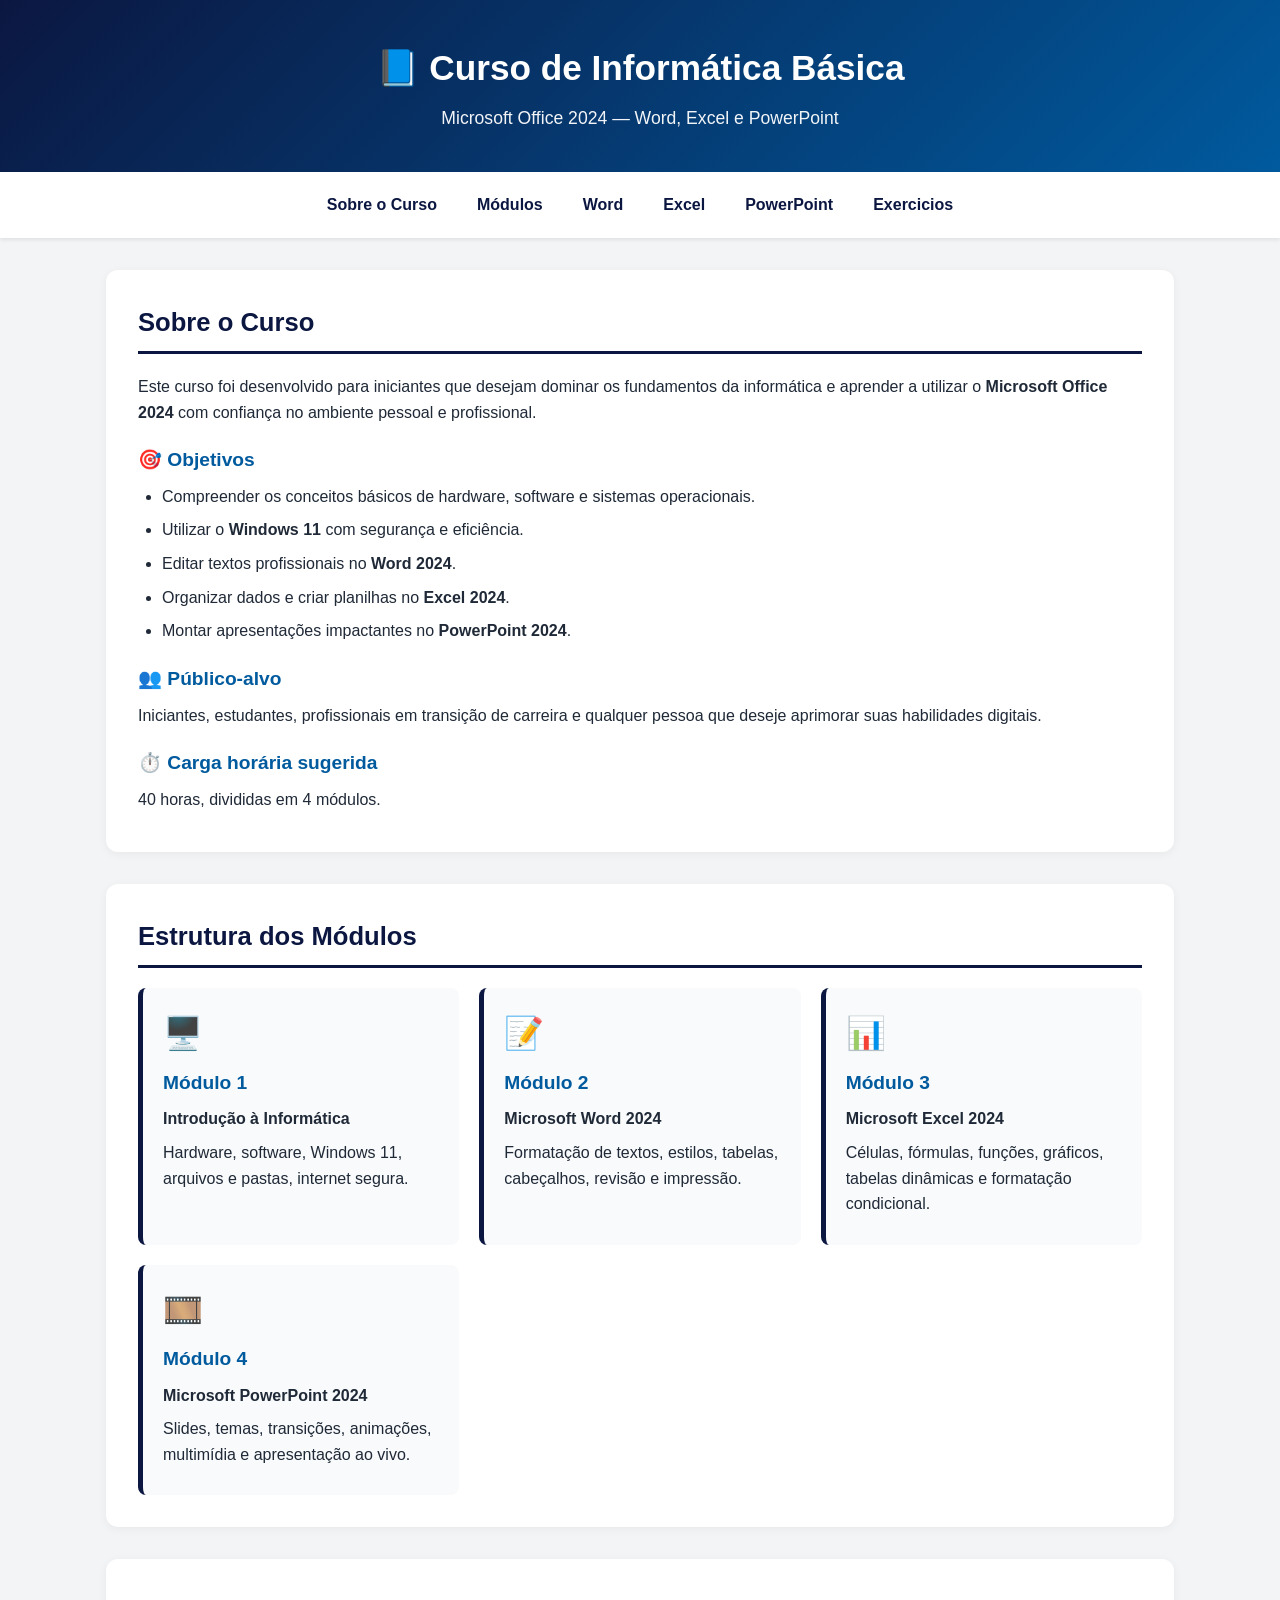
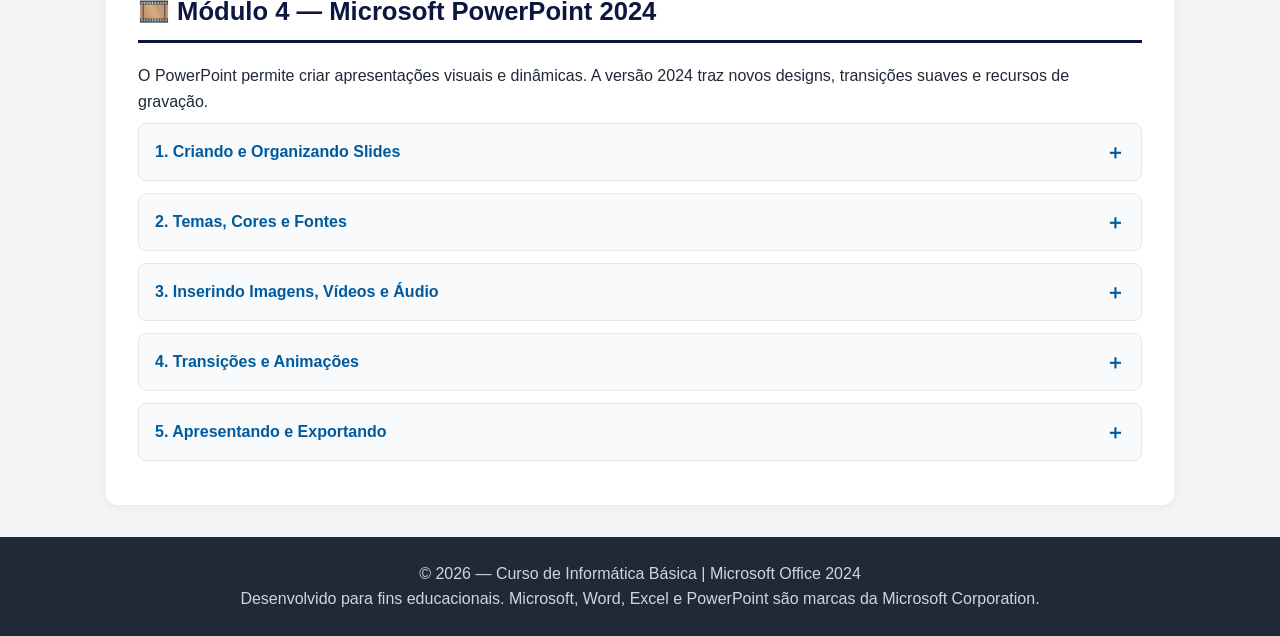
==== commit f81405ac: "Aterando o conteudo Excel" ====
--- a/index.html
+++ b/index.html
@@ -63,127 +63,7 @@
       </div>
     </section>
 
-    <!-- WORD -->
-    <section id="word">
-      <h2>📝 Módulo 2 — Microsoft Word 2024</h2>
-      <p>O Word é o processador de textos da Microsoft. Na versão 2024, traz nova interface, recursos de IA e colaboração em tempo real.</p>
-
-      <details>
-        <summary>1. Interface e Faixa de Opções</summary>
-        <div>
-          <p>A <strong>Faixa de Opções</strong> (Ribbon) organiza os comandos em abas:</p>
-          <ul>
-            <li><strong>Arquivo:</strong> salvar, abrir, imprimir, exportar para PDF.</li>
-            <li><strong>Página Inicial:</strong> fonte, parágrafo, estilos.</li>
-            <li><strong>Inserir:</strong> tabelas, imagens, formas, hiperlinks.</li>
-            <li><strong>Layout:</strong> margens, orientação, colunas.</li>
-            <li><strong>Revisão:</strong> ortografia, sinônimos, controle de alterações.</li>
-          </ul>
-        </div>
-      </details>
-
-      <details>
-        <summary>2. Formatação de Texto e Parágrafo</summary>
-        <div>
-          <p>Principais formatações:</p>
-          <ul>
-            <li><strong>Fonte:</strong> tipo, tamanho, cor, negrito (<em>Ctrl+N</em>), itálico (<em>Ctrl+I</em>), sublinhado (<em>Ctrl+S</em>).</li>
-            <li><strong>Parágrafo:</strong> alinhamento (esquerda, centro, direita, justificado), espaçamento entre linhas, recuo.</li>
-            <li><strong>Marcadores e numeração</strong> para listas.</li>
-          </ul>
-        </div>
-      </details>
-
-      <details>
-        <summary>3. Estilos e Sumário Automático</summary>
-        <div>
-          <p>Aplique <strong>Título 1, Título 2, Título 3</strong> aos cabeçalhos do documento. Depois, vá em
-          <em>Referências → Sumário</em> para gerar um índice automático, atualizável com um clique.</p>
-        </div>
-      </details>
-
-      <details>
-        <summary>4. Tabelas, Imagens e Cabeçalhos</summary>
-        <div>
-          <ul>
-            <li><strong>Tabelas:</strong> Inserir → Tabela; é possível mesclar células e aplicar estilos.</li>
-            <li><strong>Imagens:</strong> Inserir → Imagens; ajuste quebra de texto (quadrado, atrás do texto, etc.).</li>
-            <li><strong>Cabeçalho e rodapé:</strong> Inserir → Cabeçalho/Rodapé; útil para numerar páginas.</li>
-          </ul>
-        </div>
-      </details>
-
-      <details>
-        <summary>5. Revisão, Ortografia e Impressão</summary>
-        <div>
-          <p>Use <em>Revisão → Ortografia e Gramática</em> (<em>F7</em>) para revisar o texto. Antes de imprimir,
-          utilize <em>Arquivo → Imprimir</em> para visualizar o layout final e escolher a impressora.</p>
-        </div>
-      </details>
-    </section>
-
-    <!-- EXCEL -->
-    <section id="excel">
-      <h2>📊 Módulo 3 — Microsoft Excel 2024</h2>
-      <p>O Excel é a planilha eletrônica mais usada no mundo. A versão 2024 traz novas funções, gráficos aprimorados e integração com a nuvem.</p>
-
-      <details>
-        <summary>1. Células, Linhas e Colunas</summary>
-        <div>
-          <p>Uma planilha é composta por <strong>células</strong> identificadas por letra (coluna) e número (linha),
-          como <code>A1</code>, <code>B5</code>, <code>C10</code>. Você pode:</p>
-          <ul>
-            <li>Ajustar largura de colunas e altura de linhas.</li>
-            <li>Mesclar células (<em>Página Inicial → Mesclar e Centralizar</em>).</li>
-            <li>Inserir/excluir linhas e colunas com o botão direito.</li>
-          </ul>
-        </div>
-      </details>
-
-      <details>
-        <summary>2. Fórmulas e Operadores</summary>
-        <div>
-          <p>Toda fórmula começa com <code>=</code>. Exemplos:</p>
-          <ul>
-            <li>Soma: <code>=A1+B1</code> ou <code>=SOMA(A1:A10)</code></li>
-            <li>Subtração: <code>=A1-B1</code></li>
-            <li>Multiplicação: <code>=A1*B1</code></li>
-            <li>Divisão: <code>=A1/B1</code></li>
-          </ul>
-        </div>
-      </details>
-
-      <details>
-        <summary>3. Funções Essenciais</summary>
-        <div>
-          <ul>
-            <li><code>=MÉDIA(A1:A10)</code> — calcula a média.</li>
-            <li><code>=MÁXIMO(A1:A10)</code> — maior valor.</li>
-            <li><code>=MÍNIMO(A1:A10)</code> — menor valor.</li>
-            <li><code>=CONT.SE(A1:A10;"&gt;10")</code> — conta valores que atendem ao critério.</li>
-            <li><code>=SE(A1&gt;=7;"Aprovado";"Reprovado")</code> — função condicional.</li>
-            <li><code>=PROCV()</code> — busca valores em tabelas (novidade 2024: também <code>=PROCX()</code>).</li>
-          </ul>
-        </div>
-      </details>
-
-      <details>
-        <summary>4. Gráficos e Formatação Condicional</summary>
-        <div>
-          <p>Selecione os dados e vá em <em>Inserir → Gráficos</em>. Tipos mais usados: colunas, linhas, pizza e barras.</p>
-          <p>A <strong>formatação condicional</strong> destaca células com base em regras (ex.: valores acima da média em verde).</p>
-        </div>
-      </details>
-
-      <details>
-        <summary>5. Tabelas Dinâmicas</summary>
-        <div>
-          <p>Recurso poderoso para resumir grandes volumes de dados. Vá em
-          <em>Inserir → Tabela Dinâmica</em>, escolha os campos e arraste para linhas, colunas e valores.</p>
-        </div>
-      </details>
-    </section>
-
+    
     <!-- POWERPOINT -->
     <section id="powerpoint">
       <h2>🎞️ Módulo 4 — Microsoft PowerPoint 2024</h2>
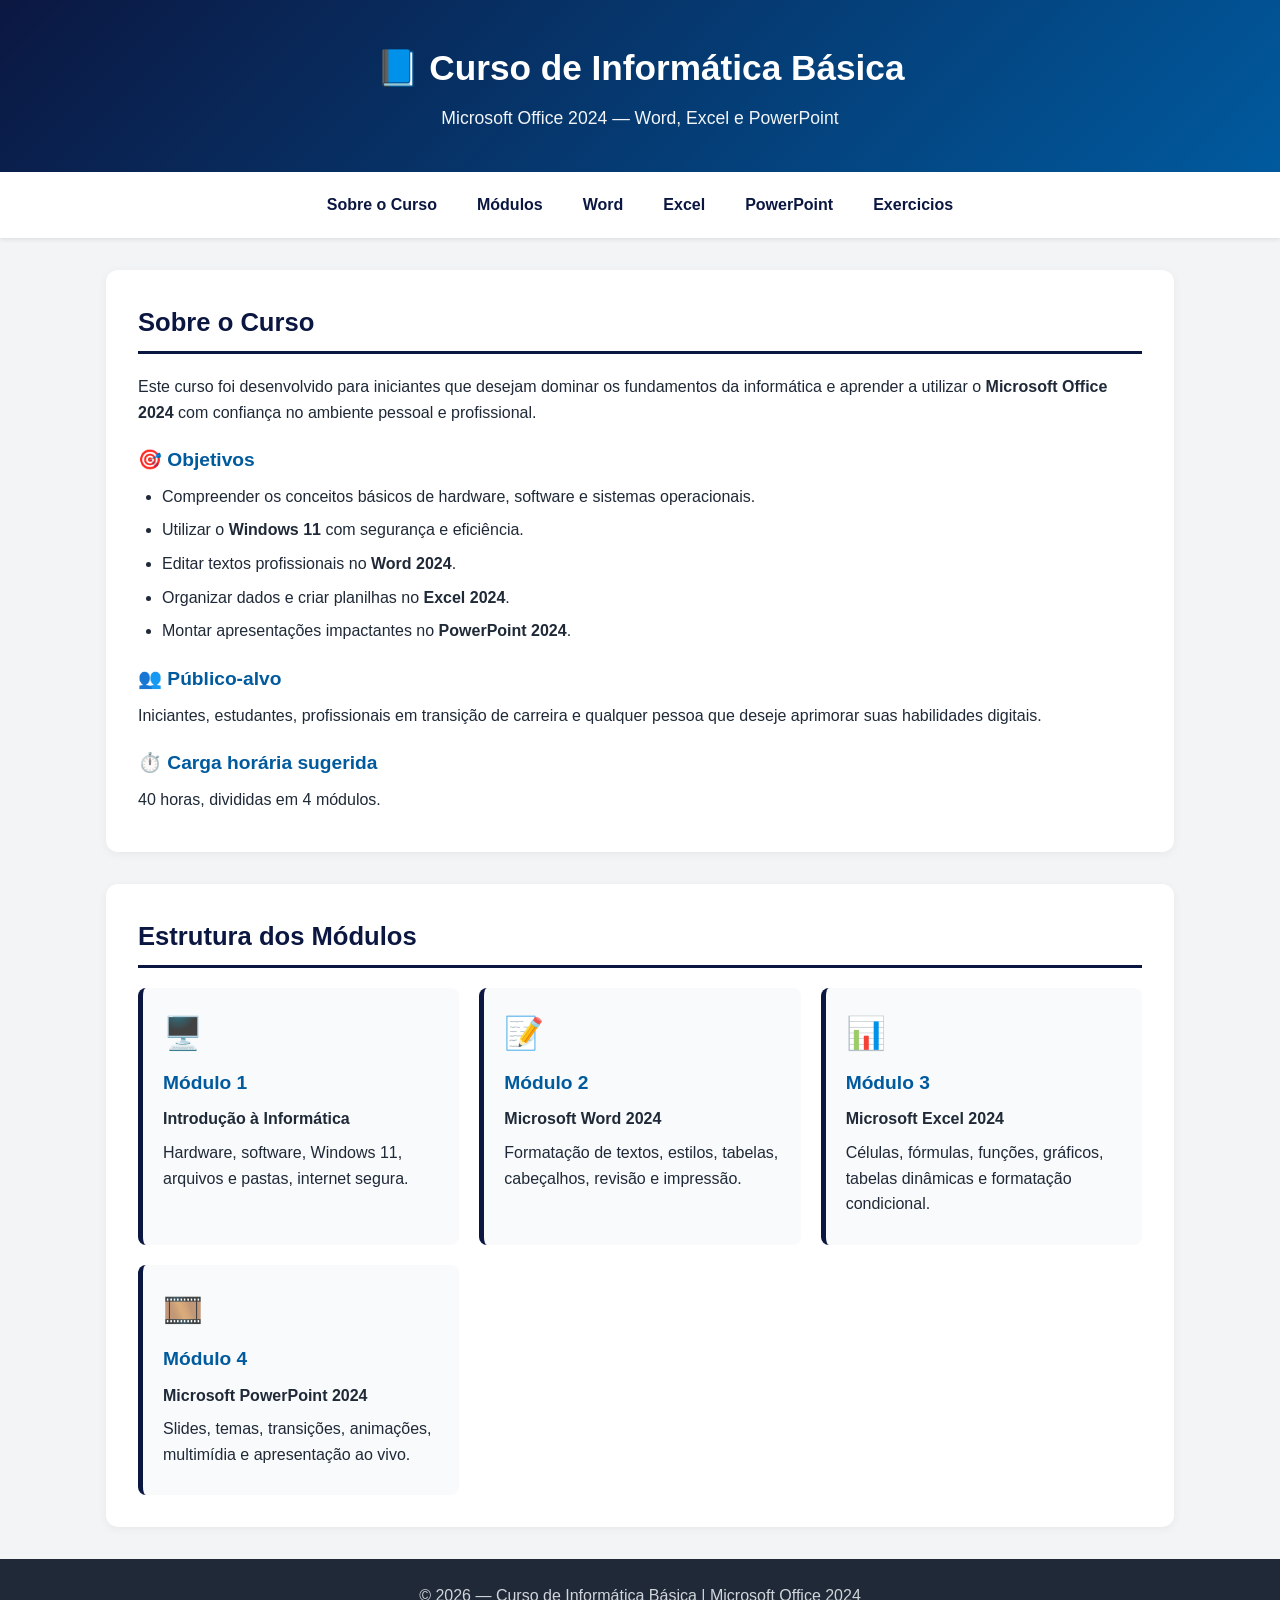
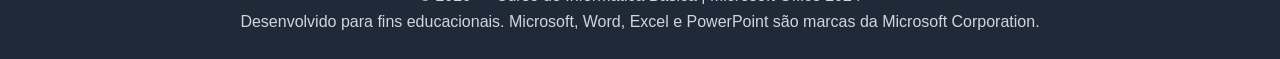
==== commit 0b94acde: "Aterando o conteudo Power Point" ====
--- a/index.html
+++ b/index.html
@@ -63,60 +63,6 @@
       </div>
     </section>
 
-    
-    <!-- POWERPOINT -->
-    <section id="powerpoint">
-      <h2>🎞️ Módulo 4 — Microsoft PowerPoint 2024</h2>
-      <p>O PowerPoint permite criar apresentações visuais e dinâmicas. A versão 2024 traz novos designs, transições suaves e recursos de gravação.</p>
-
-      <details>
-        <summary>1. Criando e Organizando Slides</summary>
-        <div>
-          <ul>
-            <li><em>Página Inicial → Novo Slide</em> para adicionar slides.</li>
-            <li>Escolha layouts diferentes: título, título e conteúdo, duas colunas, em branco.</li>
-            <li>Reorganize os slides arrastando no painel lateral.</li>
-          </ul>
-        </div>
-      </details>
-
-      <details>
-        <summary>2. Temas, Cores e Fontes</summary>
-        <div>
-          <p>Vá em <em>Design</em> para escolher um <strong>tema</strong>. Você pode personalizar cores e fontes
-          em <em>Variants</em> para manter a identidade visual da apresentação.</p>
-        </div>
-      </details>
-
-      <details>
-        <summary>3. Inserindo Imagens, Vídeos e Áudio</summary>
-        <div>
-          <ul>
-            <li><em>Inserir → Imagens</em> (do computador ou online).</li>
-            <li><em>Inserir → Vídeo</em> para vídeos locais ou do YouTube.</li>
-            <li><em>Inserir → Áudio</em> para narração ou trilha sonora.</li>
-          </ul>
-        </div>
-      </details>
-
-      <details>
-        <summary>4. Transições e Animações</summary>
-        <div>
-          <p><strong>Transições</strong> são efeitos entre slides (ex.: Morph, Push, Fade).
-          <strong>Animações</strong> são efeitos em objetos dentro do slide (entrada, ênfase, saída, trajetória).</p>
-          <p>Dica: use com moderação para manter a apresentação profissional.</p>
-        </div>
-      </details>
-
-      <details>
-        <summary>5. Apresentando e Exportando</summary>
-        <div>
-          <p>Pressione <strong>F5</strong> para iniciar a apresentação do começo, ou <em>Apresentação de Slide → Do Slide Atual</em>.
-          Para exportar, use <em>Arquivo → Exportar</em> (PDF, vídeo MP4 ou GIF).</p>
-        </div>
-      </details>
-    </section>
-
     </main>
 
     <div id="footer-container"></div>
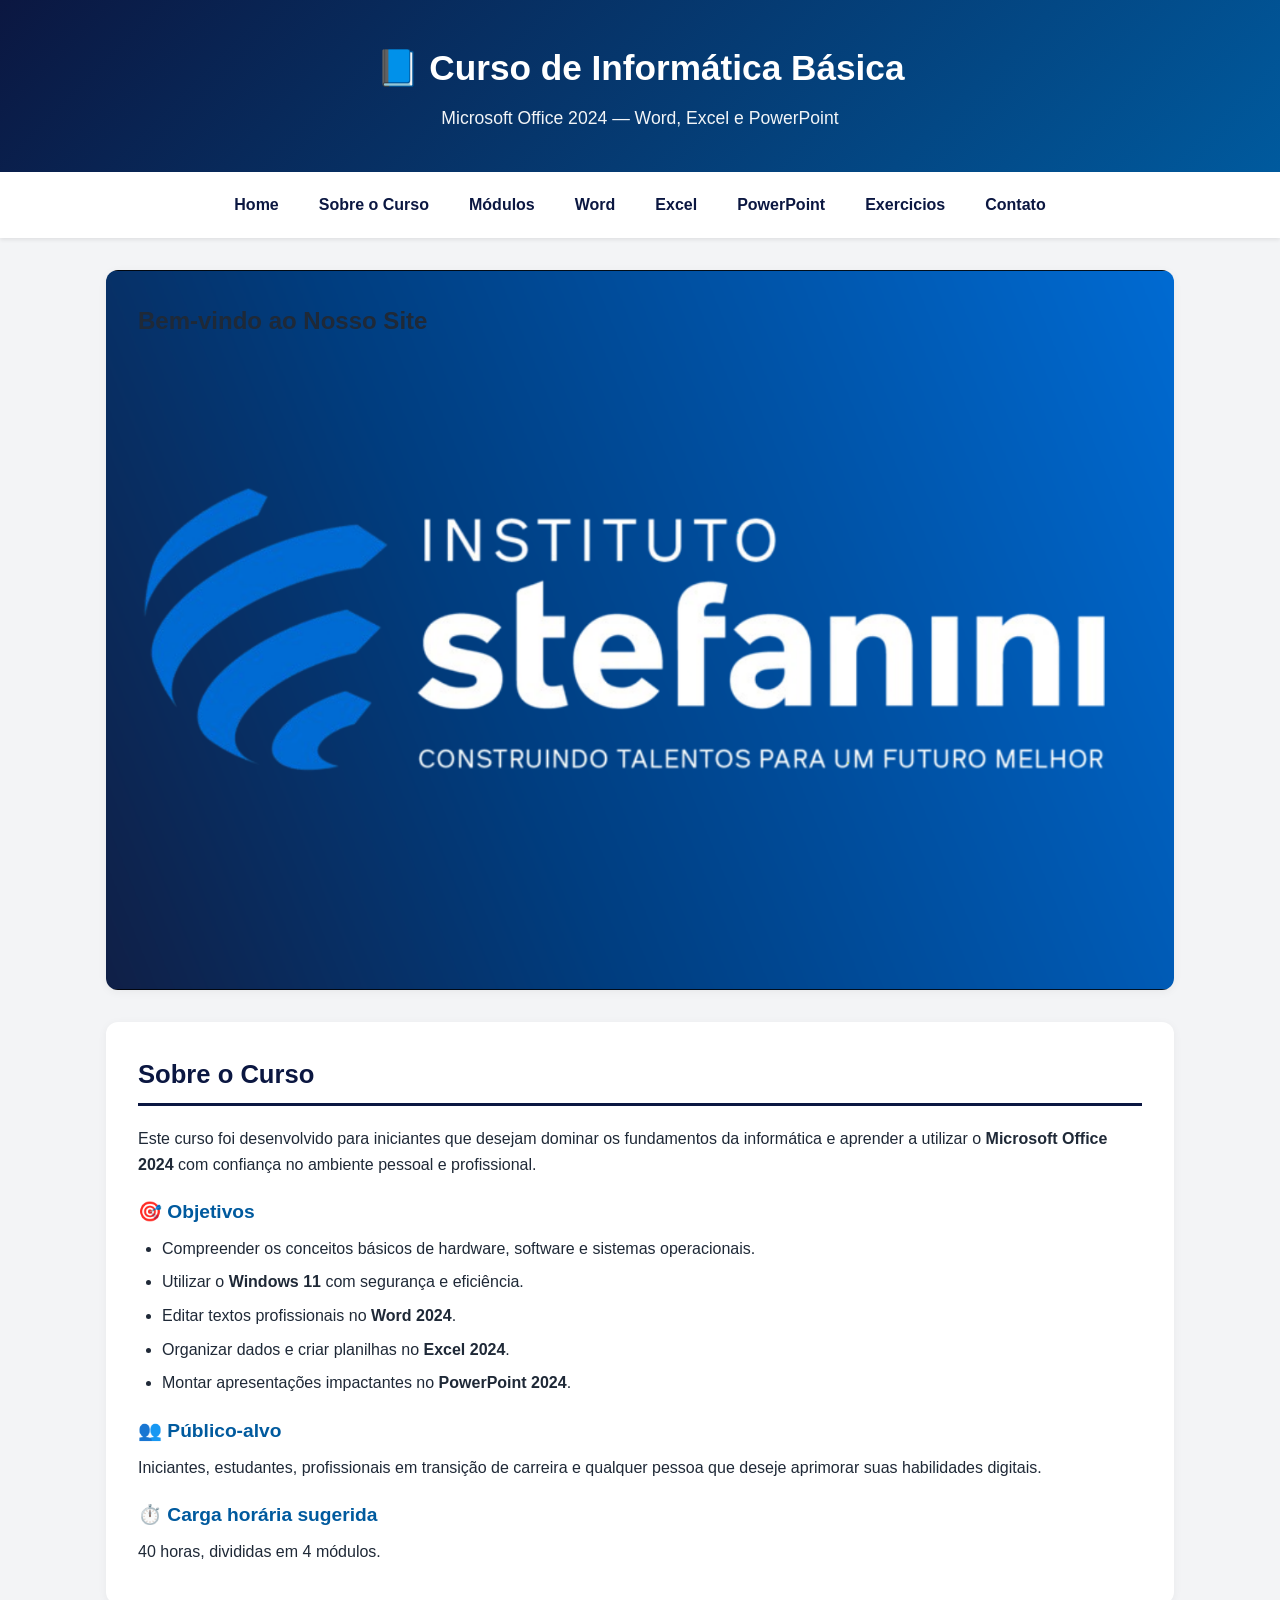
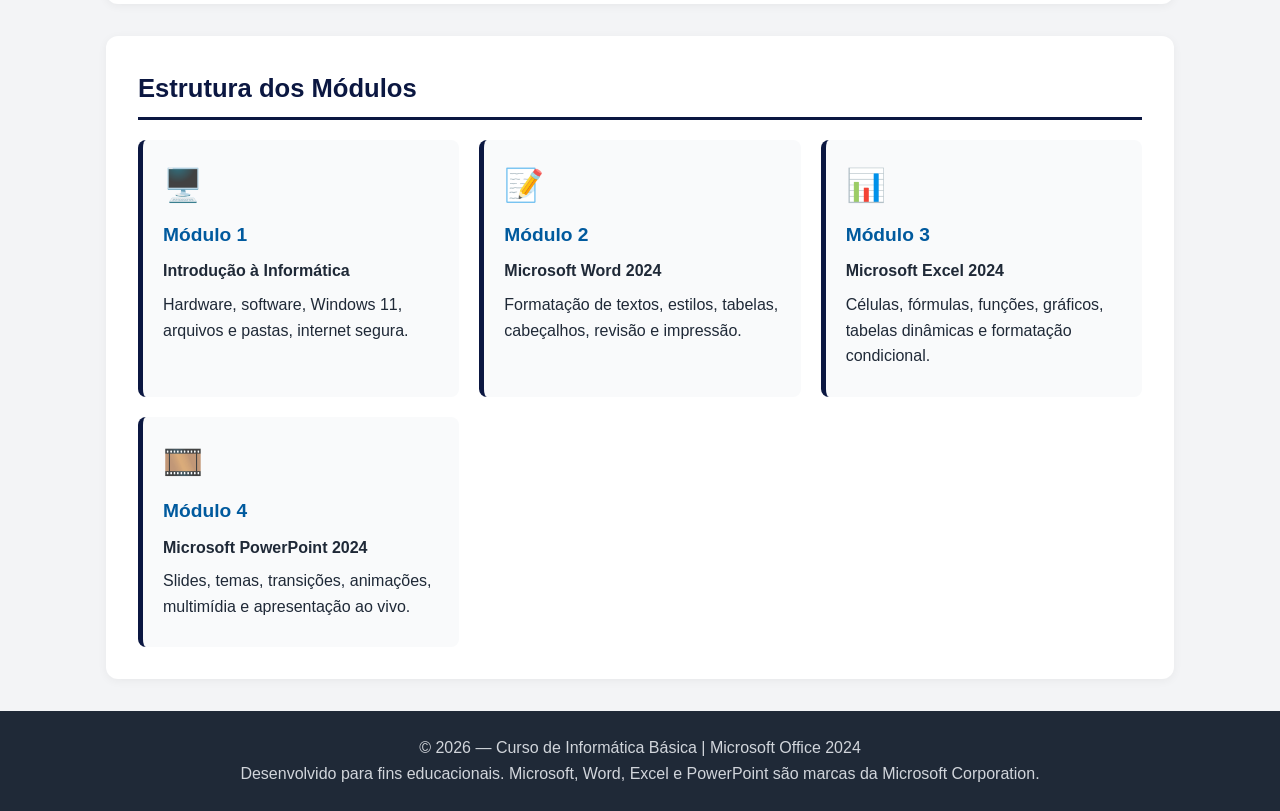
==== commit a6838959: "Colocando o Banner" ====
--- a/index.html
+++ b/index.html
@@ -10,6 +10,13 @@
     <div id="nav-container"></div>
 
     <main>
+
+    <!-- ESTRUTURA HTML DO BANNER -->
+    <section class="banner">
+        <h1>Bem-vindo ao Nosso Site</h1>
+       <!-- <a href="#servicos" class="btn-banner">Saiba Mais</a> -->
+    </section>
+
     <!-- SOBRE -->
     <section id="sobre">
       <h2>Sobre o Curso</h2>
--- a/css/style.css
+++ b/css/style.css
@@ -58,6 +58,22 @@
       text-decoration: none;
     }
 
+
+        /* ESTILOS DO BANNER */
+        .banner {
+            /* Imagem de fundo (usando um link de exemplo) */
+            background-image: url(../imgs/banner-01.png);
+            
+            /* Faz a imagem cobrir todo o espaço sem distorcer */
+            background-size: cover;
+            background-position: center;
+            background-repeat: no-repeat;
+
+            /* Altura do banner */
+            height: 80vh; /* 80% da altura da tela */
+            min-height: 400px;
+        }
+
     /* ===== Container principal ===== */
     main {
       max-width: 1100px;
